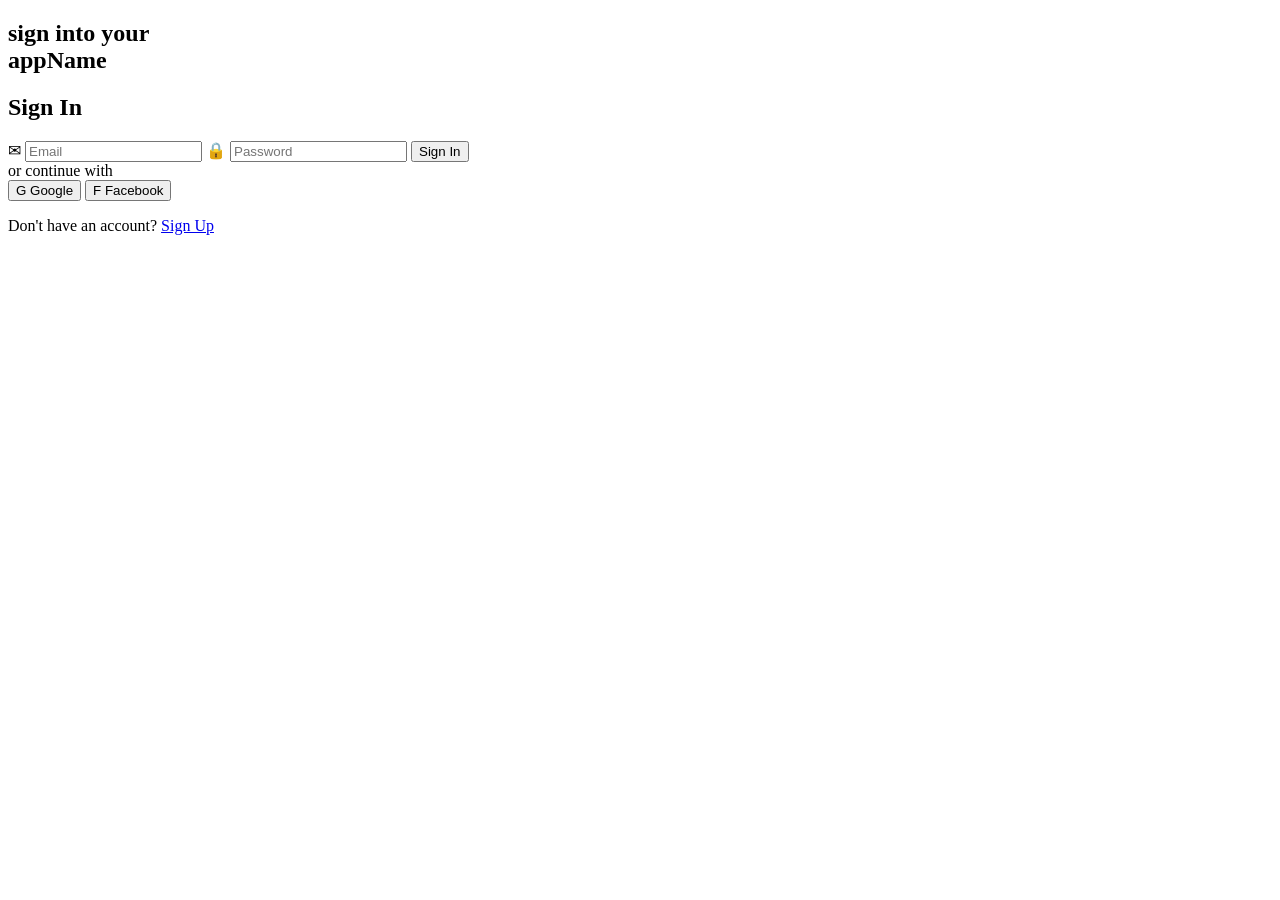
==== login/signin.html @ 6dc01714 "sign in section and sign in options added" ====
<!DOCTYPE html>
<html lang="en">

<head>
    <meta charset="UTF-8">

    <meta name="viewport" content="width=device-width, initial-scale=1.0">

    <title>Sign In</title>

    <link rel="preconnect" href="https://fonts.googleapis.com">

    <link
        href="https://fonts.googleapis.com/css2?family=Source+Sans+3:wght@700;800&display=swap"
        rel="stylesheet"
    >

    <link rel="stylesheet" href="styles.css">
</head>


<body>

    <main class="signin_container">

        <!-- Left decorative section -->
        <section class="art" aria-hidden="true">

            <h2 class="site-name">
                sign into your<br>
                <span>appName</span>
            </h2>

        </section>


        <!-- Main sign-in form -->
        <section class="panel">

            <form class="form" action="#" method="post">

                <h1>Sign In</h1>


                <!-- Email -->
                <label class="email-input">

                    <span class="email-icon">✉</span>

                    <input
                        type="email"
                        name="email"
                        placeholder="Email"
                        required
                    >

                </label>


                <!-- Password -->
                <label class="password-input">

                    <span class="password-icon">🔒</span>

                    <input
                        type="password"
                        name="password"
                        placeholder="Password"
                        required
                    >

                </label>


                <!-- Sign In button -->
                <button
                    type="submit"
                    class="submit-btn"
                >
                    Sign In
                </button>


                <!-- Separator -->
                <div class="separator">
                    <span>or continue with</span>
                </div>


                <!-- Social buttons -->
                <div class="social-buttons">

                    <button
                        type="button"
                        class="social-btn google"
                    >
                        <span class="social-icon">G</span>
                        <span class="social-text">Google</span>
                    </button>


                    <button
                        type="button"
                        class="social-btn facebook"
                    >
                        <span class="social-icon">F</span>
                        <span class="social-text">Facebook</span>
                    </button>

                </div>


                <!-- Sign up -->
                <p class="signup-link">
                    Don't have an account?
                    <a href="signup.html">Sign Up</a>
                </p>

            </form>

        </section>

    </main>

</body>

</html>
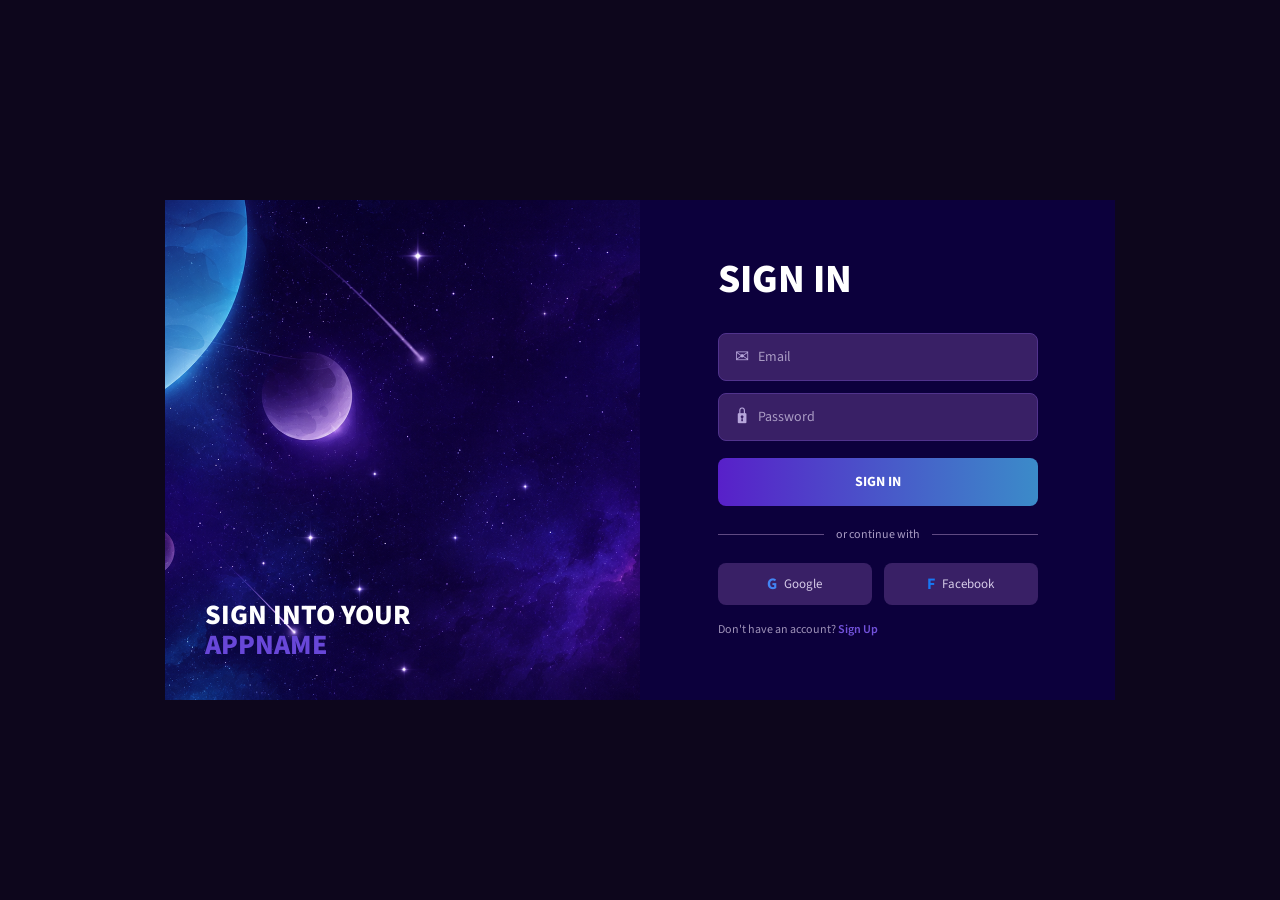
==== commit 97c97a8e: "script for the signin page updated" ====
--- a/login/signin.html
+++ b/login/signin.html
@@ -121,7 +121,7 @@
         </section>
 
     </main>
-
+ <script src="script.js"></script>
 </body>
 
 </html>
--- a/login/styles.css
+++ b/login/styles.css
@@ -0,0 +1,551 @@
+
+* {
+    box-sizing: border-box;
+    margin: 0;
+    padding: 0;
+}
+
+body {
+    min-height: 100vh;
+
+    background-color: #0d061c;
+
+    font-family: "Source Sans 3", sans-serif;
+
+    display: flex;
+    justify-content: center;
+    align-items: center;
+}
+
+.signin_container,
+.signup_container {
+    width: 950px;
+
+    display: flex;
+
+    background-color: #0c003c;
+
+    overflow: hidden;
+}
+
+
+/* Sign In */
+
+.signin_container {
+    min-height: 500px;
+}
+
+
+/* Sign Up */
+
+.signup_container {
+    min-height: 600px;
+}
+
+
+/* LEFT DECORATIVE SECTION */
+
+.art {
+    width: 50%;
+
+    position: relative;
+
+    background-image: url("space-bg.png");
+
+    background-size: cover;
+    background-position: center;
+
+    display: flex;
+    align-items: flex-end;
+
+    padding: 40px;
+}
+
+
+/* Sign In left section */
+
+.signin_container .art {
+    min-height: 500px;
+}
+
+
+/* Sign Up left section */
+
+.signup_container .art {
+    min-height: 600px;
+}
+
+
+/* SIGN IN SITE NAME */
+
+.site-name {
+    color: white;
+
+    font-size: 28px;
+    font-weight: 800;
+
+    line-height: 1.05;
+
+    text-transform: uppercase;
+}
+
+
+/* appName */
+
+.site-name span {
+    color: #6847d8;
+}
+
+
+/* SIGN UP LEFT MESSAGE */
+
+.signup-message {
+    color: white;
+}
+
+
+/* JOIN OUR JOURNEY */
+
+.signup-message h2 {
+    font-size: 32px;
+    font-weight: 800;
+
+    line-height: 1.05;
+
+    text-transform: uppercase;
+}
+
+
+/* JOURNEY */
+
+.signup-message h2 span {
+    color: #6847d8;
+}
+
+
+/* Description */
+
+.signup-message p {
+    margin-top: 18px;
+
+    color: #c4b7df;
+
+    font-size: 15px;
+
+    line-height: 1.5;
+}
+
+
+/* RIGHT PANEL Works for both pages */
+
+.panel {
+    width: 50%;
+
+    background-color: #0c003c;
+
+    display: flex;
+    justify-content: center;
+    align-items: center;
+
+    padding: 40px;
+}
+
+
+/* FORM */
+
+.form {
+    width: 100%;
+
+    max-width: 320px;
+}
+
+
+/* Sign Up needs slightly wider form */
+
+.signup_container .form {
+    max-width: 360px;
+}
+
+
+/* MAIN HEADING */
+
+.form h1 {
+    color: white;
+
+    font-size: 40px;
+    font-weight: 800;
+
+    text-transform: uppercase;
+
+    margin-bottom: 25px;
+}
+
+
+/* Sign Up subtitle creates extra space */
+
+.form-subtitle {
+    color: #a99bc4;
+
+    font-size: 15px;
+
+    margin-top: -15px;
+    margin-bottom: 22px;
+}
+
+
+/* INPUT BOXES Works for all input types*/
+
+.email-input,
+.password-input,
+.name-input,
+.confirm-password-input {
+    width: 100%;
+
+    height: 48px;
+
+    display: flex;
+    align-items: center;
+
+    background-color: #392066;
+
+    border: 1px solid #51338d;
+
+    border-radius: 8px;
+
+    padding: 0 12px;
+
+    margin-bottom: 12px;
+
+    transition: 0.2s;
+}
+
+
+/* Input focus */
+
+.email-input:focus-within,
+.password-input:focus-within,
+.name-input:focus-within,
+.confirm-password-input:focus-within {
+    border-color: #7955e8;
+
+    box-shadow: 0 0 8px rgba(105, 70, 220, 0.3);
+}
+
+
+/* INPUT ICONS */
+
+.email-icon,
+.password-icon,
+.name-icon {
+    width: 25px;
+
+    display: flex;
+    justify-content: center;
+    align-items: center;
+
+    margin-right: 5px;
+
+    color: #b7a6db;
+
+    font-size: 17px;
+}
+
+
+/*INPUT FIELDS */
+
+.email-input input,
+.password-input input,
+.name-input input,
+.confirm-password-input input {
+    width: 100%;
+
+    border: none;
+    outline: none;
+
+    background: transparent;
+
+    color: white;
+
+    font-family: inherit;
+
+    font-size: 14px;
+}
+
+
+/* Placeholder */
+
+.email-input input::placeholder,
+.password-input input::placeholder,
+.name-input input::placeholder,
+.confirm-password-input input::placeholder {
+    color: #a99bc4;
+}
+
+
+/* SIGN IN / SIGN UP BUTTON */
+
+.submit-btn {
+    width: 100%;
+
+    height: 48px;
+
+    border: none;
+
+    border-radius: 8px;
+
+    margin-top: 5px;
+
+    background: linear-gradient(
+        90deg,
+        #5820c9,
+        #3b8bc9
+    );
+
+    color: white;
+
+    font-family: inherit;
+
+    font-size: 14px;
+
+    font-weight: 700;
+
+    text-transform: uppercase;
+
+    cursor: pointer;
+
+    transition: 0.2s;
+}
+
+
+/* Button hover */
+
+.submit-btn:hover {
+    opacity: 0.9;
+
+    transform: translateY(-1px);
+}
+
+
+/* SEPARATOR */
+
+.separator {
+    display: flex;
+
+    align-items: center;
+
+    margin: 20px 0;
+
+    color: #a99bc4;
+
+    font-size: 12px;
+}
+
+
+/* Left and right lines */
+
+.separator::before,
+.separator::after {
+    content: "";
+
+    height: 1px;
+
+    background-color: #604a83;
+
+    flex: 1;
+}
+
+
+/* Separator text */
+
+.separator span {
+    padding: 0 12px;
+
+    white-space: nowrap;
+}
+
+
+/* ========================================
+   SOCIAL BUTTONS
+======================================== */
+
+.social-buttons {
+    display: flex;
+
+    gap: 12px;
+}
+
+
+/* Google and Facebook */
+
+.social-btn {
+    flex: 1;
+
+    height: 42px;
+
+    border: none;
+
+    border-radius: 8px;
+
+    background-color: #392066;
+
+    color: #d4c9e7;
+
+    font-family: inherit;
+
+    cursor: pointer;
+
+    display: flex;
+
+    align-items: center;
+
+    justify-content: center;
+
+    gap: 7px;
+
+    transition: 0.2s;
+}
+
+
+/* Hover */
+
+.social-btn:hover {
+    background-color: #47277c;
+}
+
+
+/* Social icons */
+
+.social-icon {
+    font-size: 16px;
+
+    font-weight: 700;
+}
+
+
+/* Google */
+
+.google .social-icon {
+    color: #4285f4;
+}
+
+
+/* Facebook */
+
+.facebook .social-icon {
+    color: #1877f2;
+}
+
+
+/* Social text */
+
+.social-text {
+    font-size: 13px;
+}
+
+
+/* SIGN UP / SIGN IN LINK */
+
+.signup-link {
+    color: #9e91b8;
+
+    font-size: 12px;
+
+    margin-top: 16px;
+
+    text-align: left;
+}
+
+
+/* Sign In link on Sign Up page */
+
+.signup_container .signup-link {
+    text-align: center;
+}
+
+
+/* Link */
+
+.signup-link a {
+    color: #7352dc;
+
+    text-decoration: none;
+
+    font-weight: 600;
+}
+
+
+/* Link hover */
+
+.signup-link a:hover {
+    text-decoration: underline;
+}
+
+
+/* RESPONSIVE DESIGN */
+
+@media (max-width: 750px) {
+
+    .signin_container,
+    .signup_container {
+        width: 95%;
+
+        flex-direction: column;
+    }
+
+
+    .art {
+        width: 100%;
+
+        padding: 30px;
+    }
+
+
+    .signin_container .art {
+        min-height: 250px;
+    }
+
+
+    .signup_container .art {
+        min-height: 280px;
+    }
+
+
+    .panel {
+        width: 100%;
+
+        padding: 35px 25px;
+    }
+}
+
+
+/* SMALL SCREEN */
+
+@media (max-width: 500px) {
+
+    .signin_container,
+    .signup_container {
+        width: 100%;
+
+        border-radius: 0;
+    }
+
+
+    .social-buttons {
+        flex-direction: column;
+    }
+
+
+    .signin_container .art {
+        min-height: 220px;
+    }
+
+
+    .signup_container .art {
+        min-height: 240px;
+    }
+
+
+    .form h1 {
+        font-size: 34px;
+    }
+}
